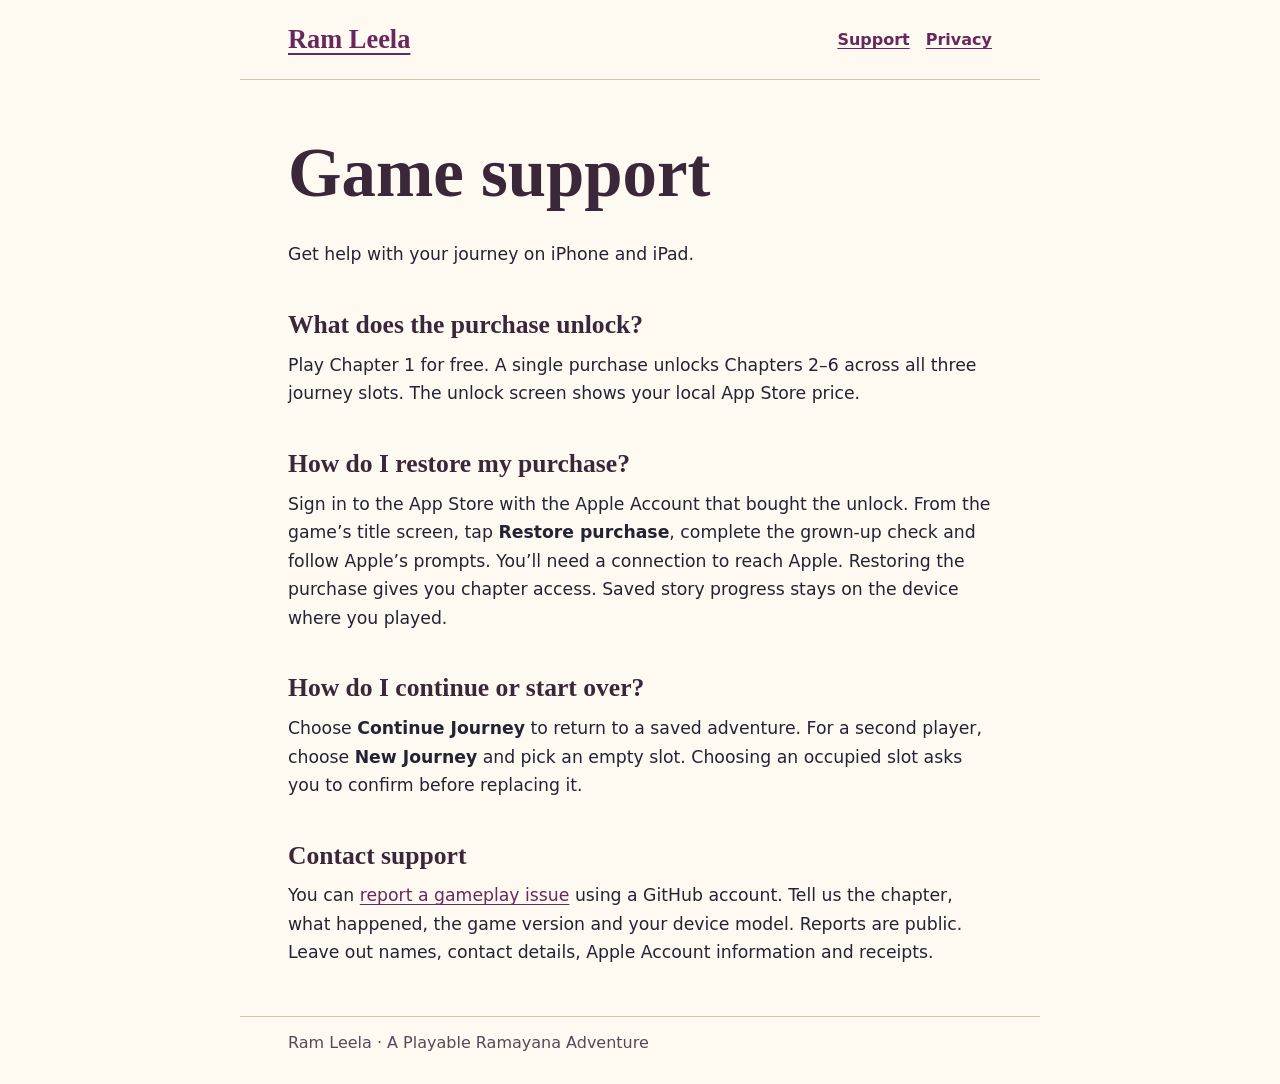
==== index.html @ 489fc80e "Publish Ram Leela support and privacy pages" ====
<!doctype html>
<html lang="en"><head><meta charset="utf-8"><meta name="viewport" content="width=device-width,initial-scale=1"><title>Game support · Ram Leela</title><link rel="stylesheet" href="site.css"></head>
<body><header><a class="brand" href="./">Ram Leela</a><nav aria-label="Help and policies"><a href="./">Support</a><a href="privacy.html">Privacy</a></nav></header><main><h1>Game support</h1>
<p>Get help with your journey on iPhone and iPad.</p>
<h2>What does the purchase unlock?</h2><p>Play Chapter 1 for free. A single purchase unlocks Chapters 2–6 across all three journey slots. The unlock screen shows your local App Store price.</p>
<h2>How do I restore my purchase?</h2><p>Sign in to the App Store with the Apple Account that bought the unlock. From the game’s title screen, tap <strong>Restore purchase</strong>, complete the grown-up check and follow Apple’s prompts. You’ll need a connection to reach Apple. Restoring the purchase gives you chapter access. Saved story progress stays on the device where you played.</p>
<h2>How do I continue or start over?</h2><p>Choose <strong>Continue Journey</strong> to return to a saved adventure. For a second player, choose <strong>New Journey</strong> and pick an empty slot. Choosing an occupied slot asks you to confirm before replacing it.</p>
<h2>Contact support</h2><p>You can <a href="https://github.com/alfsachin/ram-leela-support/issues/new">report a gameplay issue</a> using a GitHub account. Tell us the chapter, what happened, the game version and your device model. Reports are public. Leave out names, contact details, Apple Account information and receipts.</p>
</main><footer>Ram Leela · A Playable Ramayana Adventure</footer></body></html>
---- site.css ----
:root{color-scheme:light;font-family:system-ui,sans-serif;color:#242334;background:#fffaf1;font-size:100%}
*{box-sizing:border-box}body{margin:0}header,main,footer{max-width:50rem;margin:auto;padding:1.5rem clamp(1.1rem,5vw,3rem)}
header{display:flex;align-items:center;justify-content:space-between;gap:1rem;border-bottom:1px solid #d2c6ac;flex-wrap:wrap}
header a{font-weight:700}header .brand{font-family:Georgia,serif;font-size:1.65rem}
nav{display:flex;gap:1rem}main{padding-top:2.5rem;padding-bottom:2.5rem}
h1,h2{font-family:Georgia,serif;line-height:1.15;color:#3a273a}h1{font-size:clamp(2.5rem,8vw,4.3rem);margin:.2em 0 .4em}
h2{font-size:1.6rem;margin:1.6em 0 .45em}p,li{font-size:1.08rem;line-height:1.65;max-width:67ch;margin:.55rem 0}
a{color:#67295b;text-underline-offset:.19em}a:focus-visible{outline:3px solid #ad5b1b;outline-offset:3px}
footer{padding-top:1rem;padding-bottom:2rem;border-top:1px solid #d2c6ac;color:#55495b}
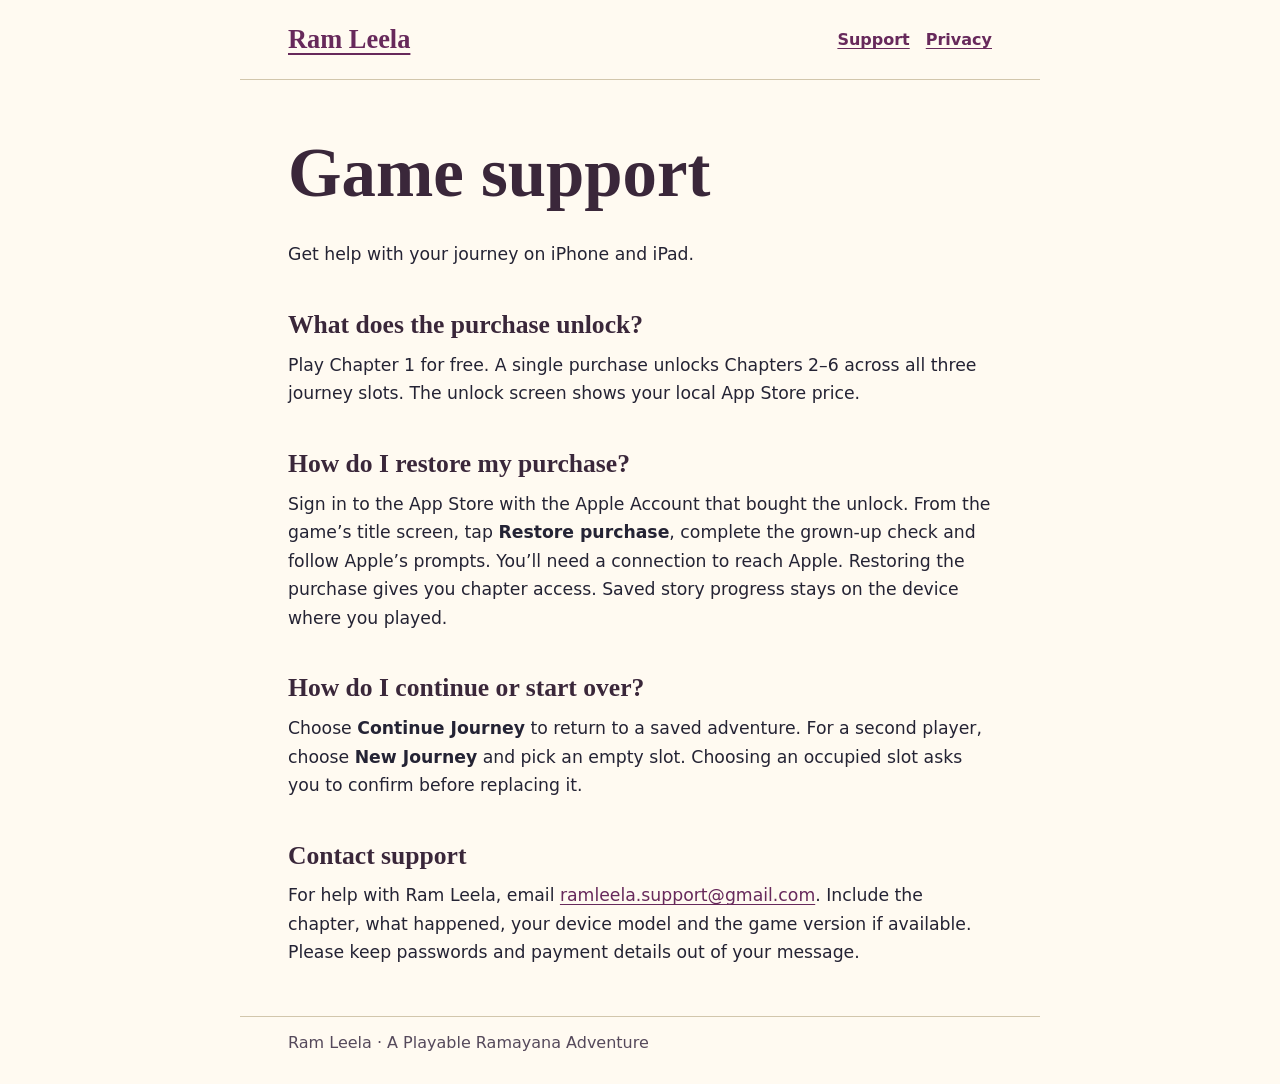
==== commit f36ab83b: "Publish Ram Leela support and privacy pages" ====
--- a/index.html
+++ b/index.html
@@ -5,5 +5,5 @@
 <h2>What does the purchase unlock?</h2><p>Play Chapter 1 for free. A single purchase unlocks Chapters 2–6 across all three journey slots. The unlock screen shows your local App Store price.</p>
 <h2>How do I restore my purchase?</h2><p>Sign in to the App Store with the Apple Account that bought the unlock. From the game’s title screen, tap <strong>Restore purchase</strong>, complete the grown-up check and follow Apple’s prompts. You’ll need a connection to reach Apple. Restoring the purchase gives you chapter access. Saved story progress stays on the device where you played.</p>
 <h2>How do I continue or start over?</h2><p>Choose <strong>Continue Journey</strong> to return to a saved adventure. For a second player, choose <strong>New Journey</strong> and pick an empty slot. Choosing an occupied slot asks you to confirm before replacing it.</p>
-<h2>Contact support</h2><p>You can <a href="https://github.com/alfsachin/ram-leela-support/issues/new">report a gameplay issue</a> using a GitHub account. Tell us the chapter, what happened, the game version and your device model. Reports are public. Leave out names, contact details, Apple Account information and receipts.</p>
+<h2>Contact support</h2><p>For help with Ram Leela, email <a href="mailto:ramleela.support@gmail.com">ramleela.support@gmail.com</a>. Include the chapter, what happened, your device model and the game version if available. Please keep passwords and payment details out of your message.</p>
 </main><footer>Ram Leela · A Playable Ramayana Adventure</footer></body></html>
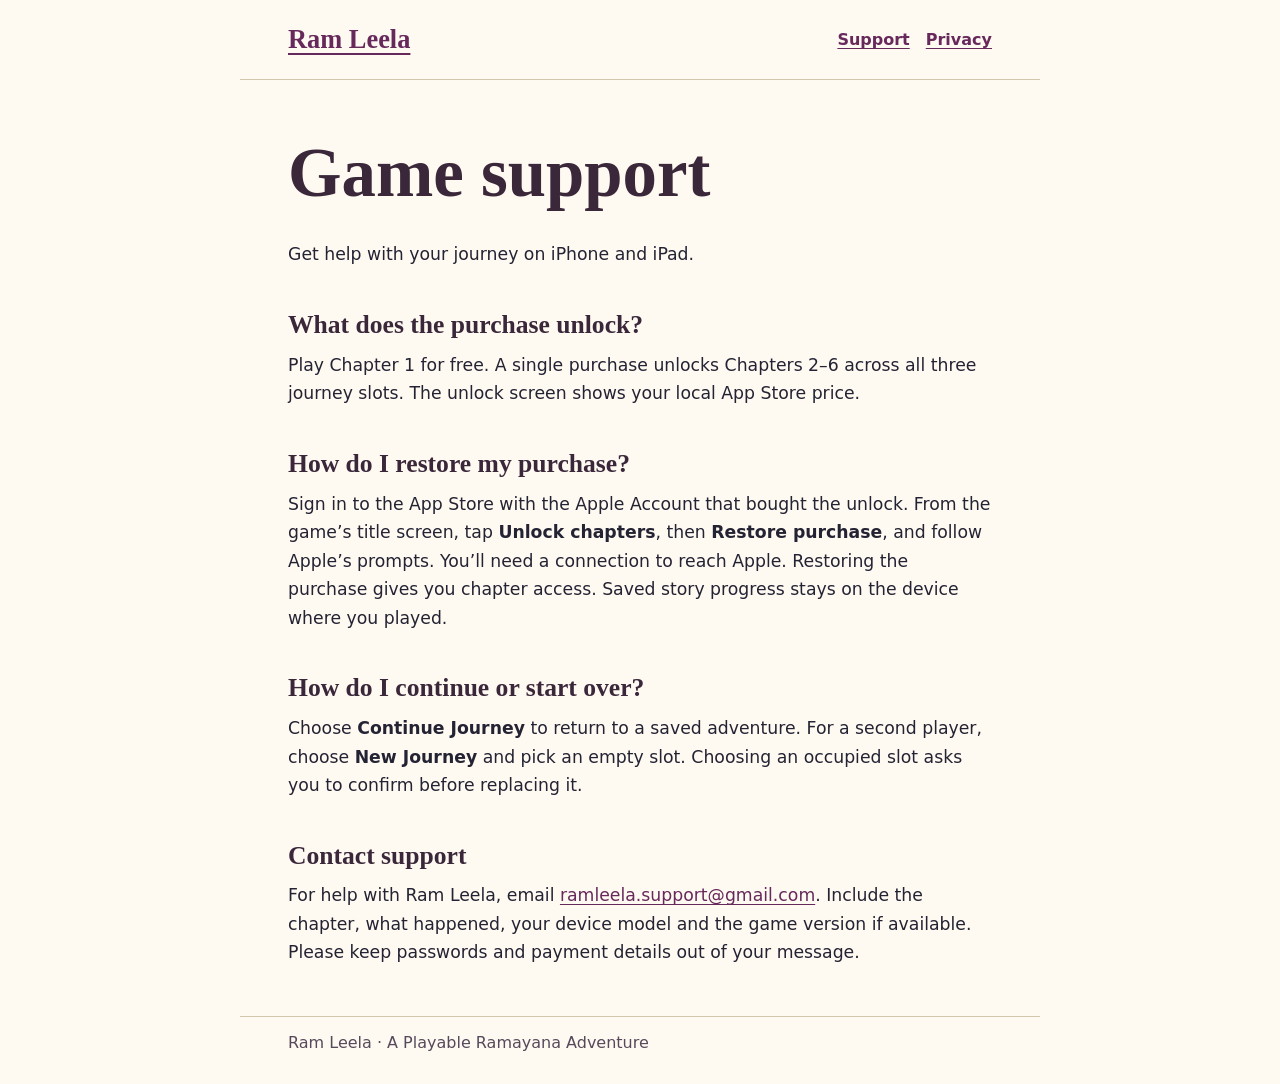
==== commit 01638e7a: "Add the get page (App Store link with campaign tracking) and fix the restore steps" ====
--- a/index.html
+++ b/index.html
@@ -3,7 +3,7 @@
 <body><header><a class="brand" href="./">Ram Leela</a><nav aria-label="Help and policies"><a href="./">Support</a><a href="privacy.html">Privacy</a></nav></header><main><h1>Game support</h1>
 <p>Get help with your journey on iPhone and iPad.</p>
 <h2>What does the purchase unlock?</h2><p>Play Chapter 1 for free. A single purchase unlocks Chapters 2–6 across all three journey slots. The unlock screen shows your local App Store price.</p>
-<h2>How do I restore my purchase?</h2><p>Sign in to the App Store with the Apple Account that bought the unlock. From the game’s title screen, tap <strong>Restore purchase</strong>, complete the grown-up check and follow Apple’s prompts. You’ll need a connection to reach Apple. Restoring the purchase gives you chapter access. Saved story progress stays on the device where you played.</p>
+<h2>How do I restore my purchase?</h2><p>Sign in to the App Store with the Apple Account that bought the unlock. From the game’s title screen, tap <strong>Unlock chapters</strong>, then <strong>Restore purchase</strong>, and follow Apple’s prompts. You’ll need a connection to reach Apple. Restoring the purchase gives you chapter access. Saved story progress stays on the device where you played.</p>
 <h2>How do I continue or start over?</h2><p>Choose <strong>Continue Journey</strong> to return to a saved adventure. For a second player, choose <strong>New Journey</strong> and pick an empty slot. Choosing an occupied slot asks you to confirm before replacing it.</p>
 <h2>Contact support</h2><p>For help with Ram Leela, email <a href="mailto:ramleela.support@gmail.com">ramleela.support@gmail.com</a>. Include the chapter, what happened, your device model and the game version if available. Please keep passwords and payment details out of your message.</p>
 </main><footer>Ram Leela · A Playable Ramayana Adventure</footer></body></html>
